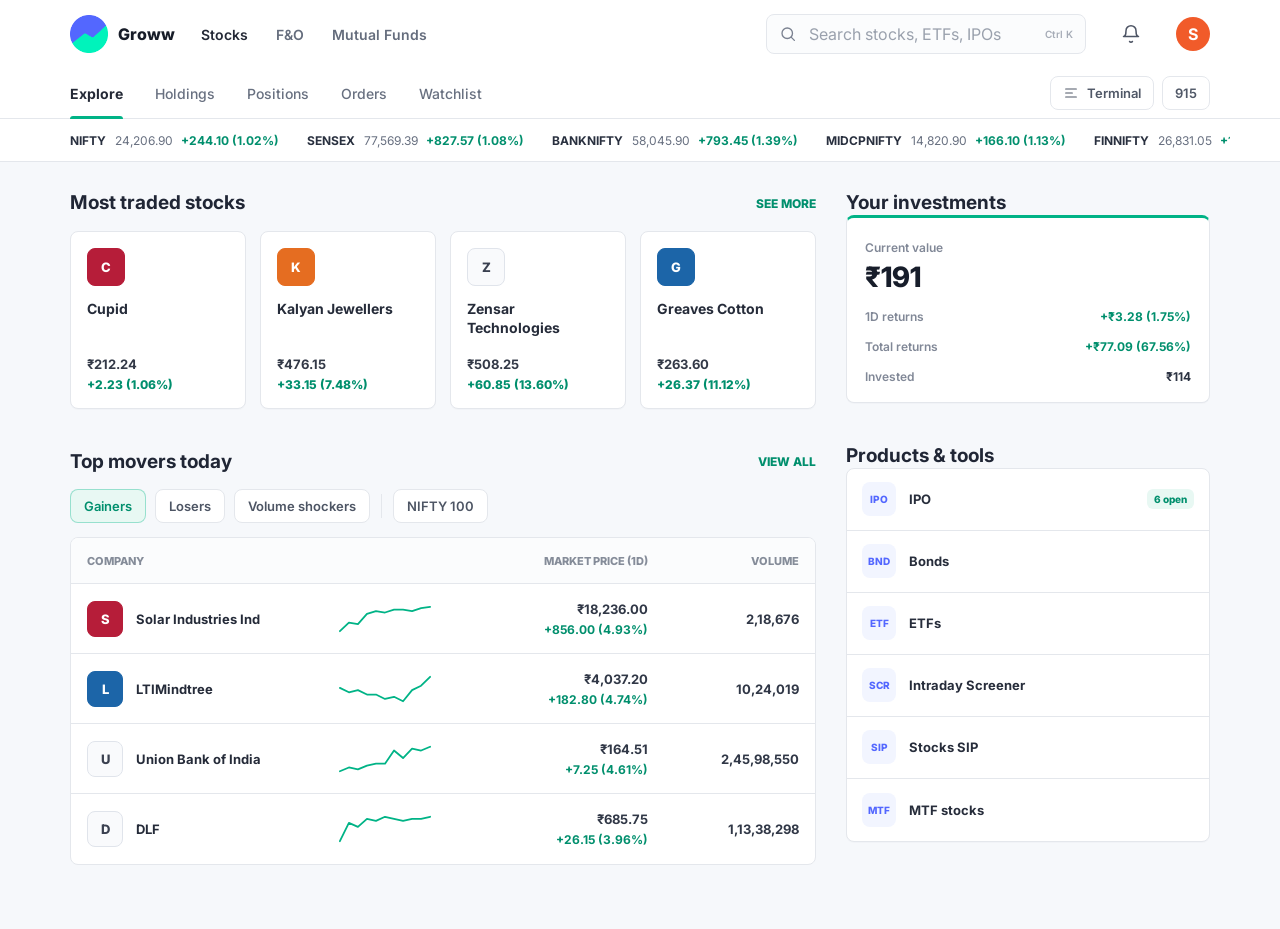
==== index.html @ 79703adf "Add files via upload" ====
<!DOCTYPE html>
<html lang="en">
<head>
  <meta charset="UTF-8" />
  <meta name="viewport" content="width=device-width, initial-scale=1, viewport-fit=cover" />
  <meta name="theme-color" content="#ffffff" />
  <meta name="apple-mobile-web-app-capable" content="yes" />
  <meta name="apple-mobile-web-app-status-bar-style" content="default" />
  <meta name="apple-mobile-web-app-title" content="Groww" />
  <link rel="manifest" href="manifest.webmanifest" />
  <link rel="apple-touch-icon" href="groww-logo-270.png" />
  <link rel="icon" type="image/png" href="groww-logo-270.png" />
  <title>Groww Stocks</title>
  <link rel="preconnect" href="https://fonts.googleapis.com" />
  <link rel="preconnect" href="https://fonts.gstatic.com" crossorigin />
  <link href="https://fonts.googleapis.com/css2?family=Inter:wght@400;500;600;700;800&display=swap" rel="stylesheet" />
  <link rel="stylesheet" href="styles.css" />
</head>
<body>
  <header class="desktop-header">
    <div class="header-row">
      <a class="brand" href="index.html" aria-label="Groww home">
        <img src="groww-logo-270.png" alt="" class="logo-img" />
        <span>Groww</span>
      </a>

      <nav class="primary-nav" aria-label="Primary">
        <a class="active" href="index.html">Stocks</a>
        <a href="#">F&amp;O</a>
        <a href="#">Mutual Funds</a>
      </nav>

      <label class="search">
        <svg aria-hidden="true" viewBox="0 0 24 24">
          <circle cx="11" cy="11" r="7"></circle>
          <path d="m16.5 16.5 4 4"></path>
        </svg>
        <input placeholder="Search stocks, ETFs, IPOs" />
        <small>Ctrl K</small>
      </label>

      <button class="icon-button" aria-label="Notifications">
        <svg aria-hidden="true" viewBox="0 0 24 24">
          <path d="M18 8a6 6 0 0 0-12 0c0 7-3 7-3 7h18s-3 0-3-7"></path>
          <path d="M13.7 21a2 2 0 0 1-3.4 0"></path>
        </svg>
      </button>
      <a class="profile" href="profile.html" aria-label="Profile">S</a>
    </div>

    <div class="nav-row">
      <nav class="secondary-nav" aria-label="Stocks">
        <a class="active" href="index.html">Explore</a>
        <a href="holdings.html">Holdings</a>
        <a href="#">Positions</a>
        <a href="#">Orders</a>
        <a href="#">Watchlist</a>
      </nav>
      <div class="nav-actions">
        <button>
          <svg aria-hidden="true" viewBox="0 0 24 24">
            <path d="M4 6h16M4 12h10M4 18h16"></path>
          </svg>
          Terminal
        </button>
        <button>915</button>
      </div>
    </div>

    <div class="market-strip">
      <div class="strip-inner">
        <span><b>NIFTY</b> 24,206.90 <em>+244.10 (1.02%)</em></span>
        <span><b>SENSEX</b> 77,569.39 <em>+827.57 (1.08%)</em></span>
        <span><b>BANKNIFTY</b> 58,045.90 <em>+793.45 (1.39%)</em></span>
        <span><b>MIDCPNIFTY</b> 14,820.90 <em>+166.10 (1.13%)</em></span>
        <span><b>FINNIFTY</b> 26,831.05 <em>+195.20 (0.73%)</em></span>
      </div>
    </div>
  </header>

  <header class="mobile-header">
    <div class="mobile-status-space"></div>

    <div class="mobile-top-header">
      <a class="mobile-brand" href="index.html" aria-label="Groww home">
        <img src="groww-logo-270.png" class="mobile-logo" alt="" />
        <h1>Stocks</h1>
      </a>

      <div class="mobile-header-actions">
        <button class="mobile-search-button" aria-label="Search"></button>
        <a class="mobile-profile" href="profile.html" aria-label="Profile">S</a>
      </div>
    </div>

    <div class="mobile-market-strip">
      <div class="mobile-market-track">
        <div class="mobile-market-item">
          <strong>NIFTY 50</strong>
          <span>24,206.90</span>
          <em>+1.02%</em>
        </div>
        <div class="mobile-market-item">
          <strong>SENSEX</strong>
          <span>77,569.39</span>
          <em>+1.08%</em>
        </div>
        <div class="mobile-market-item">
          <strong>BANK NIFTY</strong>
          <span>58,045.90</span>
          <em>+1.39%</em>
        </div>
      </div>
    </div>

    <nav class="mobile-tabs" aria-label="Mobile stocks">
      <a href="index.html" class="active">Explore</a>
      <a href="holdings.html">Holdings</a>
      <a href="#">Positions</a>
      <a href="#">Orders</a>
      <a href="#">Watchlist</a>
    </nav>
  </header>

  <main>
    <div class="desktop-page">
      <section class="desktop-left">
        <section class="block">
          <div class="section-heading">
            <h1>Most traded stocks</h1>
            <button class="text-link">See more</button>
          </div>
          <div class="traded-grid" id="tradedGrid"></div>
        </section>

        <section class="block movers">
          <div class="section-heading">
            <h1>Top movers today</h1>
            <button class="text-link">View all</button>
          </div>
          <div class="filter-row" role="tablist" aria-label="Mover filters">
            <button class="active" type="button">Gainers</button>
            <button type="button">Losers</button>
            <button type="button">Volume shockers</button>
            <span class="divider" aria-hidden="true"></span>
            <button type="button">NIFTY 100</button>
          </div>

          <div class="stock-table">
            <div class="table-head">
              <span>Company</span>
              <span>Market price (1D)</span>
              <span>Volume</span>
            </div>
            <div id="stockRows"></div>
          </div>
        </section>
      </section>

      <aside class="desktop-right">
        <section class="block">
          <h1>Your investments</h1>
          <div class="investment-card">
            <span class="muted">Current value</span>
            <h2>&#8377;191</h2>
            <div class="metric"><span>1D returns</span><strong>+&#8377;3.28 (1.75%)</strong></div>
            <div class="metric"><span>Total returns</span><strong>+&#8377;77.09 (67.56%)</strong></div>
            <div class="metric"><span>Invested</span><b>&#8377;114</b></div>
          </div>
        </section>

        <section class="block tools-block">
          <h1>Products &amp; tools</h1>
          <div class="tools-card" id="toolsList"></div>
        </section>
      </aside>
    </div>

    <div class="mobile-page">
      <section class="mobile-section">
        <div class="mobile-title-row">
          <h2>Market indices</h2>
          <button class="green-pill">Screener</button>
        </div>
        <div class="horizontal-scroll" id="indicesRow"></div>
      </section>

      <section class="mobile-section">
        <div class="mobile-title-row">
          <h2>Top gainers <small>NIFTY 100</small></h2>
          <button class="plain-green">See more</button>
        </div>
        <div class="horizontal-scroll" id="gainersRow"></div>
      </section>

      <section class="mobile-section">
        <div class="mobile-title-row">
          <h2>Stocks in news</h2>
          <button class="green-pill">News</button>
        </div>
        <div class="horizontal-scroll" id="newsRow"></div>
      </section>
    </div>
  </main>

  <nav class="bottom-nav" aria-label="Bottom navigation">
    <a class="active" href="index.html">
      <svg aria-hidden="true" viewBox="0 0 24 24"><path d="M5 17l4-5 3 3 7-9"></path></svg>
      <small>Stocks</small>
    </a>
    <a href="#">
      <svg aria-hidden="true" viewBox="0 0 24 24"><path d="M4 7h16v12H4z"></path><path d="M8 7V5h8v2"></path></svg>
      <small>Funds</small>
    </a>
  </nav>

  <div id="installBanner" class="install-banner" hidden>
    <div>
      <strong>Install Groww Stocks</strong>
      <span>Add it to your home screen for an app-like experience.</span>
    </div>
    <button id="installBtn">Install</button>
    <button id="dismissInstall" aria-label="Dismiss">&times;</button>
  </div>

  <script src="script.js"></script>
</body>
</html>
---- styles.css ----
*{box-sizing:border-box}

:root{
  --green:#00b386;
  --green-dark:#008f6d;
  --green-soft:#e8f8f3;
  --blue:#5367ff;
  --red:#eb5b47;
  --amber:#f2b643;
  --ink:#242936;
  --text:#343a48;
  --muted:#747b8c;
  --subtle:#9aa0ad;
  --line:#e4e7ec;
  --panel:#ffffff;
  --page:#f6f8fb;
  --shadow:0 16px 36px rgba(28,35,55,.08);
}

html,body{
  margin:0;
  min-height:100%;
  font-family:Inter,Arial,sans-serif;
  color:var(--text);
  background:var(--page);
}

body{overflow-x:hidden}
button,input{font:inherit}
button{cursor:pointer}
a{text-decoration:none;color:inherit}
svg{display:block;fill:none;stroke:currentColor;stroke-width:1.8;stroke-linecap:round;stroke-linejoin:round}

.mobile-header,.mobile-page,.bottom-nav{display:none}

.desktop-header{
  position:sticky;
  top:0;
  z-index:20;
  background:rgba(255,255,255,.96);
  border-bottom:1px solid var(--line);
  backdrop-filter:blur(16px);
}

.header-row,.nav-row,.strip-inner{
  max-width:1180px;
  margin:auto;
  padding:0 20px;
}

.header-row{
  height:68px;
  display:flex;
  align-items:center;
  gap:26px;
}

.brand{
  display:flex;
  align-items:center;
  gap:10px;
  font-weight:800;
  color:#171c28;
  letter-spacing:0;
}

.logo-img{
  width:38px;
  height:38px;
  object-fit:contain;
  display:block;
}

.primary-nav{
  display:flex;
  align-items:center;
  gap:28px;
  margin-right:auto;
}

.primary-nav a{
  color:#656d7d;
  font-size:14px;
  font-weight:600;
}

.primary-nav a.active{color:var(--ink)}

.search{
  width:320px;
  height:40px;
  display:flex;
  align-items:center;
  gap:10px;
  padding:0 12px;
  border:1px solid var(--line);
  border-radius:8px;
  background:#fbfcfd;
  color:#7b8291;
  transition:border-color .18s ease,box-shadow .18s ease,background .18s ease;
}

.search:focus-within{
  border-color:rgba(0,179,134,.45);
  background:#fff;
  box-shadow:0 0 0 4px rgba(0,179,134,.09);
}

.search svg{width:18px;height:18px;flex:0 0 auto}
.search input{min-width:0;flex:1;border:0;outline:0;background:transparent;color:var(--ink)}
.search input::placeholder{color:#9aa1ad}
.search small{font-size:10px;color:#a6acb7;font-weight:600}

.icon-button{
  width:38px;
  height:38px;
  display:grid;
  place-items:center;
  border:1px solid transparent;
  border-radius:50%;
  background:transparent;
  color:#4e5565;
}

.icon-button svg{width:20px;height:20px}
.icon-button:hover{background:#f2f5f8;border-color:var(--line)}

.profile,.mobile-profile{
  border:0;
  border-radius:50%;
  display:grid;
  place-items:center;
  color:#fff;
  font-weight:700;
}

.profile{width:34px;height:34px;background:#f15b2a}

.nav-row{
  height:50px;
  display:flex;
  justify-content:space-between;
  align-items:center;
}

.secondary-nav{
  align-self:stretch;
  display:flex;
  align-items:center;
  gap:32px;
}

.secondary-nav a{
  align-self:stretch;
  display:flex;
  align-items:center;
  position:relative;
  color:#687080;
  font-size:14px;
  font-weight:500;
}

.secondary-nav a.active{color:var(--ink);font-weight:700}
.secondary-nav a.active:after{
  content:"";
  position:absolute;
  left:0;
  right:0;
  bottom:-1px;
  height:3px;
  background:var(--green);
  border-radius:3px 3px 0 0;
}

.nav-actions{display:flex;align-items:center;gap:8px}
.nav-actions button{
  height:34px;
  display:flex;
  align-items:center;
  gap:8px;
  border:1px solid var(--line);
  border-radius:8px;
  background:#fff;
  padding:0 12px;
  color:#4f5766;
  font-size:13px;
  font-weight:600;
}
.nav-actions svg{width:16px;height:16px}

.market-strip{border-top:1px solid var(--line)}
.strip-inner{
  height:42px;
  display:flex;
  align-items:center;
  gap:28px;
  overflow:hidden;
  white-space:nowrap;
}

.strip-inner span{font-size:12px;color:#687080;flex:0 0 auto}
.strip-inner b{margin-right:6px;color:#29303f;font-weight:700}
.strip-inner em{font-style:normal;color:var(--green-dark);font-weight:700;margin-left:5px}

.desktop-page{
  max-width:1180px;
  margin:30px auto 64px;
  padding:0 20px;
  display:grid;
  grid-template-columns:minmax(0,2.05fr) minmax(310px,1fr);
  gap:30px;
}

.section-heading{
  display:flex;
  align-items:center;
  justify-content:space-between;
  gap:16px;
  margin-bottom:16px;
}

.block h1{
  margin:0;
  color:#202635;
  font-size:19px;
  line-height:1.2;
  font-weight:700;
}

.text-link{
  border:0;
  background:transparent;
  padding:0;
  color:var(--green-dark);
  font-size:12px;
  font-weight:800;
  text-transform:uppercase;
}

.traded-grid{
  display:grid;
  grid-template-columns:repeat(4,1fr);
  gap:14px;
}

.trade-card{
  min-height:166px;
  display:flex;
  flex-direction:column;
  padding:16px;
  border:1px solid var(--line);
  border-radius:8px;
  background:var(--panel);
  box-shadow:0 1px 0 rgba(28,35,55,.02);
  transition:transform .18s ease,box-shadow .18s ease,border-color .18s ease;
}

.trade-card:hover{
  transform:translateY(-2px);
  border-color:#d5dae2;
  box-shadow:var(--shadow);
}

.logo-box{
  width:38px;
  height:38px;
  margin-bottom:14px;
  display:grid;
  place-items:center;
  border:1px solid #e0e4eb;
  border-radius:8px;
  background:#f9fafc;
  color:#3a4050;
  font-size:13px;
  font-weight:800;
}

.logo-box.red{background:#b61d39;color:#fff;border-color:#b61d39}
.logo-box.orange{background:#e56d21;color:#fff;border-color:#e56d21}
.logo-box.blue{background:#1c65a8;color:#fff;border-color:#1c65a8}
.logo-box.yellow{background:var(--amber);color:#2d303a;border-color:var(--amber)}
.logo-box.navy{background:#133f6f;color:#fff;border-color:#133f6f}

.trade-card h3{
  margin:0 0 auto;
  color:#252b39;
  font-size:14px;
  line-height:1.35;
  font-weight:700;
}

.trade-card p,.mobile-stock-card p,.index-card p{
  margin:18px 0 5px;
  color:#333947;
  font-size:13px;
  font-weight:700;
}

.trade-card strong,.mobile-stock-card strong,.index-card strong{
  color:var(--green-dark);
  font-size:12px;
  font-weight:800;
}

.movers{margin-top:42px}

.filter-row{
  display:flex;
  align-items:center;
  flex-wrap:wrap;
  gap:9px;
  margin-bottom:14px;
}

.filter-row button{
  height:34px;
  border:1px solid var(--line);
  border-radius:8px;
  background:#fff;
  padding:0 13px;
  color:#4d5564;
  font-size:13px;
  font-weight:600;
}

.filter-row button.active{
  border-color:rgba(0,179,134,.35);
  background:var(--green-soft);
  color:var(--green-dark);
}

.divider{width:1px;height:24px;background:var(--line);margin:0 2px}

.stock-table{
  overflow:hidden;
  border:1px solid var(--line);
  border-radius:8px;
  background:#fff;
}

.table-head,.stock-row{
  display:grid;
  grid-template-columns:minmax(0,1.6fr) minmax(150px,1fr) minmax(100px,.7fr);
  align-items:center;
}

.table-head{
  min-height:46px;
  padding:0 16px;
  border-bottom:1px solid var(--line);
  background:#fbfcfd;
  color:#858c99;
  font-size:11px;
  font-weight:800;
  text-transform:uppercase;
}

.table-head span:nth-child(2),.table-head span:nth-child(3){text-align:right}

.stock-row{
  min-height:70px;
  padding:0 16px;
  border-bottom:1px solid var(--line);
}

.stock-row:last-child{border-bottom:0}
.stock-row:hover{background:#fbfcfd}

.company-cell{
  min-width:0;
  display:flex;
  align-items:center;
  gap:13px;
}

.company-cell .logo-box{
  width:36px;
  height:36px;
  margin:0;
  flex:0 0 auto;
}

.company-name{
  min-width:0;
  overflow:hidden;
  text-overflow:ellipsis;
  white-space:nowrap;
  color:#252b39;
  font-size:13px;
  font-weight:700;
}

.sparkline{width:94px;height:30px;margin-left:auto;flex:0 0 auto}

.price-cell,.volume-cell{
  color:#303746;
  font-size:13px;
  font-weight:700;
  text-align:right;
}

.price-cell strong{
  display:block;
  margin-top:5px;
  color:var(--green-dark);
  font-size:12px;
}

.investment-card,.tools-card{
  border:1px solid var(--line);
  border-radius:8px;
  background:#fff;
  box-shadow:0 1px 0 rgba(28,35,55,.02);
}

.investment-card{
  padding:18px;
  border-top:3px solid var(--green);
}

.investment-card .muted,.metric span{color:#818897;font-size:12px;font-weight:600}
.investment-card h2{margin:7px 0 18px;color:#171d2a;font-size:28px;line-height:1;font-weight:800}
.metric{display:flex;align-items:center;justify-content:space-between;gap:14px;margin-top:15px}
.metric strong{color:var(--green-dark);font-size:12px}
.metric b{color:#2c3342;font-size:12px}
.tools-block{margin-top:42px}

.tool-row{
  min-height:62px;
  display:flex;
  align-items:center;
  gap:13px;
  padding:0 15px;
  border-bottom:1px solid var(--line);
}

.tool-row:last-child{border-bottom:0}
.tool-row:hover{background:#fbfcfd}

.tool-icon{
  width:34px;
  height:34px;
  display:grid;
  place-items:center;
  border-radius:8px;
  background:#f2f5ff;
  color:var(--blue);
  font-size:10px;
  font-weight:800;
}

.tool-row span{font-size:13px;font-weight:700;color:#272d3b}
.tool-row small{
  margin-left:auto;
  padding:4px 7px;
  border-radius:6px;
  background:var(--green-soft);
  color:var(--green-dark);
  font-size:10px;
  font-weight:800;
}

.negative{color:var(--red)!important}

.install-banner{
  position:fixed;
  left:50%;
  bottom:20px;
  z-index:100;
  width:min(540px,calc(100% - 32px));
  transform:translateX(-50%);
  display:flex;
  align-items:center;
  gap:12px;
  padding:13px 14px;
  border-radius:8px;
  background:#202633;
  color:#fff;
  box-shadow:0 14px 36px rgba(0,0,0,.22);
}

.install-banner[hidden]{display:none}
.install-banner div{display:flex;flex:1;flex-direction:column;gap:3px}
.install-banner strong{font-size:13px}
.install-banner span{color:#c8ccd5;font-size:11px}
.install-banner button{border:0;border-radius:8px;padding:8px 13px;font-weight:700}
#installBtn{background:var(--green);color:#fff}
#dismissInstall{background:transparent;color:#fff;font-size:21px;padding:3px 6px}

@media(max-width:900px){
  .search{width:250px}
  .traded-grid{grid-template-columns:repeat(2,1fr)}
}

@media(max-width:760px){
  html,body{background:#fff}
  body{padding-bottom:66px}
  .desktop-header,.desktop-page{display:none}
  .mobile-header,.mobile-page,.bottom-nav{display:block}

  .mobile-header{
    position:sticky;
    top:0;
    z-index:20;
    background:rgba(255,255,255,.96);
    border-bottom:1px solid var(--line);
    backdrop-filter:blur(16px);
  }

  .mobile-status-space{height:max(10px,env(safe-area-inset-top))}

  .mobile-top-header{
    min-height:76px;
    display:flex;
    align-items:center;
    justify-content:space-between;
    gap:14px;
    padding:0 18px;
  }

  .mobile-brand{
    min-width:0;
    display:flex;
    align-items:center;
    gap:11px;
  }

  .mobile-logo{width:40px;height:40px;object-fit:contain;display:block;flex:0 0 auto}

  .mobile-brand h1{
    margin:0;
    overflow:hidden;
    color:#181d29;
    font-size:23px;
    line-height:1;
    font-weight:800;
    text-overflow:ellipsis;
    white-space:nowrap;
  }

  .mobile-header-actions{
    display:flex;
    align-items:center;
    gap:14px;
    flex:0 0 auto;
  }

  .mobile-search-button{
    width:36px;
    height:36px;
    border:0;
    background:transparent;
    position:relative;
    padding:0;
  }

  .mobile-search-button:before{
    content:"";
    position:absolute;
    width:18px;
    height:18px;
    border:2px solid #3b4250;
    border-radius:50%;
    top:6px;
    left:6px;
  }

  .mobile-search-button:after{
    content:"";
    position:absolute;
    width:10px;
    height:2px;
    background:#3b4250;
    transform:rotate(45deg);
    right:5px;
    bottom:8px;
    border-radius:4px;
  }

  .mobile-profile{width:38px;height:38px;background:#f15b2a;font-size:15px;flex:0 0 auto}

  .mobile-market-strip{overflow:hidden}

  .mobile-market-track{
    min-height:44px;
    display:flex;
    align-items:center;
    gap:24px;
    overflow-x:auto;
    padding:0 18px;
    white-space:nowrap;
    scrollbar-width:none;
    overscroll-behavior-inline:contain;
  }

  .mobile-market-track::-webkit-scrollbar{display:none}

  .mobile-market-item{
    display:flex;
    align-items:center;
    gap:8px;
    color:#555d6b;
    font-size:12px;
    flex:0 0 auto;
  }

  .mobile-market-item strong{color:#242936;font-weight:800}
  .mobile-market-item em{
    padding:4px 8px;
    border-radius:6px;
    background:var(--green-soft);
    color:var(--green-dark);
    font-style:normal;
    font-weight:800;
  }

  .mobile-tabs{
    min-height:52px;
    display:flex;
    align-items:stretch;
    gap:24px;
    overflow-x:auto;
    padding:0 18px;
    border-top:1px solid var(--line);
    scrollbar-width:none;
  }

  .mobile-tabs::-webkit-scrollbar{display:none}

  .mobile-tabs a{
    display:flex;
    align-items:center;
    position:relative;
    color:#727988;
    font-size:14px;
    font-weight:700;
    white-space:nowrap;
    flex:0 0 auto;
  }

  .mobile-tabs a.active{color:var(--text)}
  .mobile-tabs a.active:after{
    content:"";
    position:absolute;
    left:0;
    right:0;
    bottom:-1px;
    height:3px;
    background:var(--green);
  }

  .mobile-page{background:#fff}
  .mobile-section{padding:26px 0 8px}
  .mobile-title-row{
    display:flex;
    align-items:center;
    justify-content:space-between;
    gap:12px;
    padding:0 16px;
    margin-bottom:14px;
  }

  .mobile-title-row h2{margin:0;color:#222837;font-size:16px;font-weight:800}
  .mobile-title-row h2 small{margin-left:4px;color:#969da9;font-size:10px;font-weight:700}

  .green-pill,.plain-green{
    border:0;
    color:var(--green-dark);
    font-size:11px;
    font-weight:800;
    text-transform:uppercase;
  }

  .green-pill{background:var(--green-soft);border-radius:999px;padding:7px 13px}
  .plain-green{background:transparent;padding:0}

  .horizontal-scroll{
    display:flex;
    gap:12px;
    overflow-x:auto;
    padding:0 16px 12px;
    scrollbar-width:none;
    scroll-snap-type:x proximity;
  }

  .horizontal-scroll::-webkit-scrollbar{display:none}

  .index-card,.mobile-stock-card{
    flex:0 0 140px;
    min-height:104px;
    scroll-snap-align:start;
    border:1px solid var(--line);
    border-radius:8px;
    background:#fff;
    padding:14px;
    box-shadow:0 1px 0 rgba(28,35,55,.02);
  }

  .index-card h3,.mobile-stock-card h3{
    margin:0;
    overflow:hidden;
    color:#252b39;
    font-size:13px;
    line-height:1.35;
    font-weight:800;
    text-overflow:ellipsis;
    white-space:nowrap;
  }

  .mobile-stock-card{
    min-height:164px;
    display:flex;
    flex-direction:column;
  }

  .mobile-stock-card .logo-box{width:38px;height:38px;margin-bottom:14px}
  .mobile-stock-card h3{white-space:normal;display:-webkit-box;-webkit-line-clamp:2;-webkit-box-orient:vertical}
  .mobile-stock-card p{margin-top:auto}

  .bottom-nav{
    position:fixed;
    left:0;
    right:0;
    bottom:0;
    z-index:30;
    height:64px;
    display:grid;
    grid-template-columns:1fr 1fr;
    border-top:1px solid var(--line);
    background:#fff;
    padding-bottom:env(safe-area-inset-bottom);
  }

  .bottom-nav a{
    display:flex;
    flex-direction:column;
    align-items:center;
    justify-content:center;
    gap:4px;
    color:#7b8291;
    font-size:10px;
    font-weight:700;
  }

  .bottom-nav a.active{color:var(--blue)}
  .bottom-nav svg{width:22px;height:22px}
  .bottom-nav small{font-size:11px}
  .install-banner{left:10px;right:10px;bottom:76px;width:auto;transform:none}
}
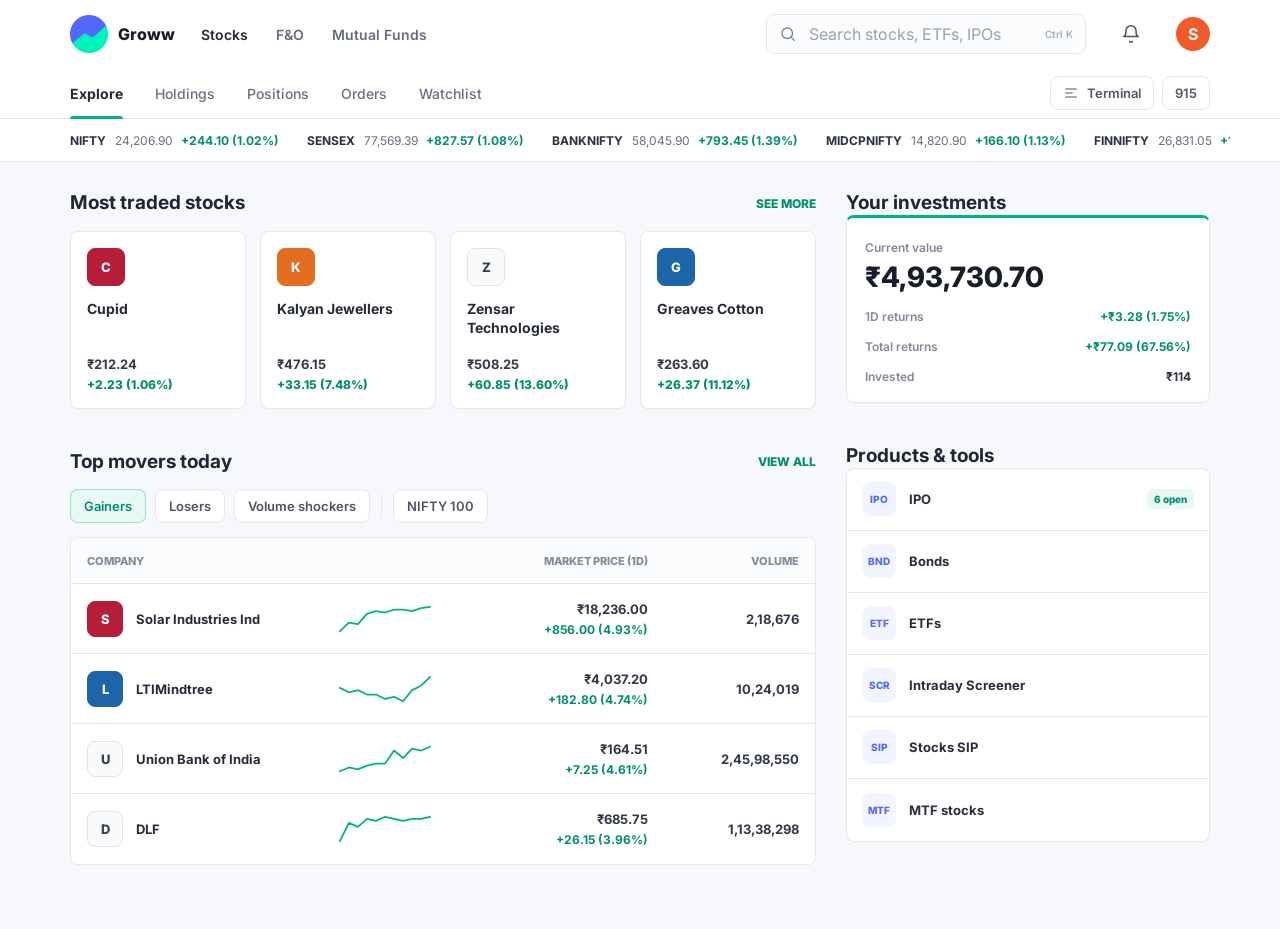
==== commit 036204a6: "Update index.html" ====
--- a/index.html
+++ b/index.html
@@ -82,13 +82,18 @@
     <div class="mobile-status-space"></div>
 
     <div class="mobile-top-header">
-      <a class="mobile-brand" href="index.html" aria-label="Groww home">
+      <a class="mobile-brand-main" href="index.html" aria-label="Groww home">
         <img src="groww-logo-270.png" class="mobile-logo" alt="" />
         <h1>Stocks</h1>
       </a>
 
       <div class="mobile-header-actions">
-        <button class="mobile-search-button" aria-label="Search"></button>
+        <button class="mobile-search-button" aria-label="Search">
+          <svg aria-hidden="true" viewBox="0 0 24 24">
+            <circle cx="11" cy="11" r="7"></circle>
+            <path d="m16.5 16.5 4 4"></path>
+          </svg>
+        </button>
         <a class="mobile-profile" href="profile.html" aria-label="Profile">S</a>
       </div>
     </div>
@@ -162,7 +167,7 @@
           <h1>Your investments</h1>
           <div class="investment-card">
             <span class="muted">Current value</span>
-            <h2>&#8377;191</h2>
+            <h2>&#8377;4,93,730.70</h2>
             <div class="metric"><span>1D returns</span><strong>+&#8377;3.28 (1.75%)</strong></div>
             <div class="metric"><span>Total returns</span><strong>+&#8377;77.09 (67.56%)</strong></div>
             <div class="metric"><span>Invested</span><b>&#8377;114</b></div>
@@ -214,15 +219,6 @@
     </a>
   </nav>
 
-  <div id="installBanner" class="install-banner" hidden>
-    <div>
-      <strong>Install Groww Stocks</strong>
-      <span>Add it to your home screen for an app-like experience.</span>
-    </div>
-    <button id="installBtn">Install</button>
-    <button id="dismissInstall" aria-label="Dismiss">&times;</button>
-  </div>
-
   <script src="script.js"></script>
 </body>
 </html>
